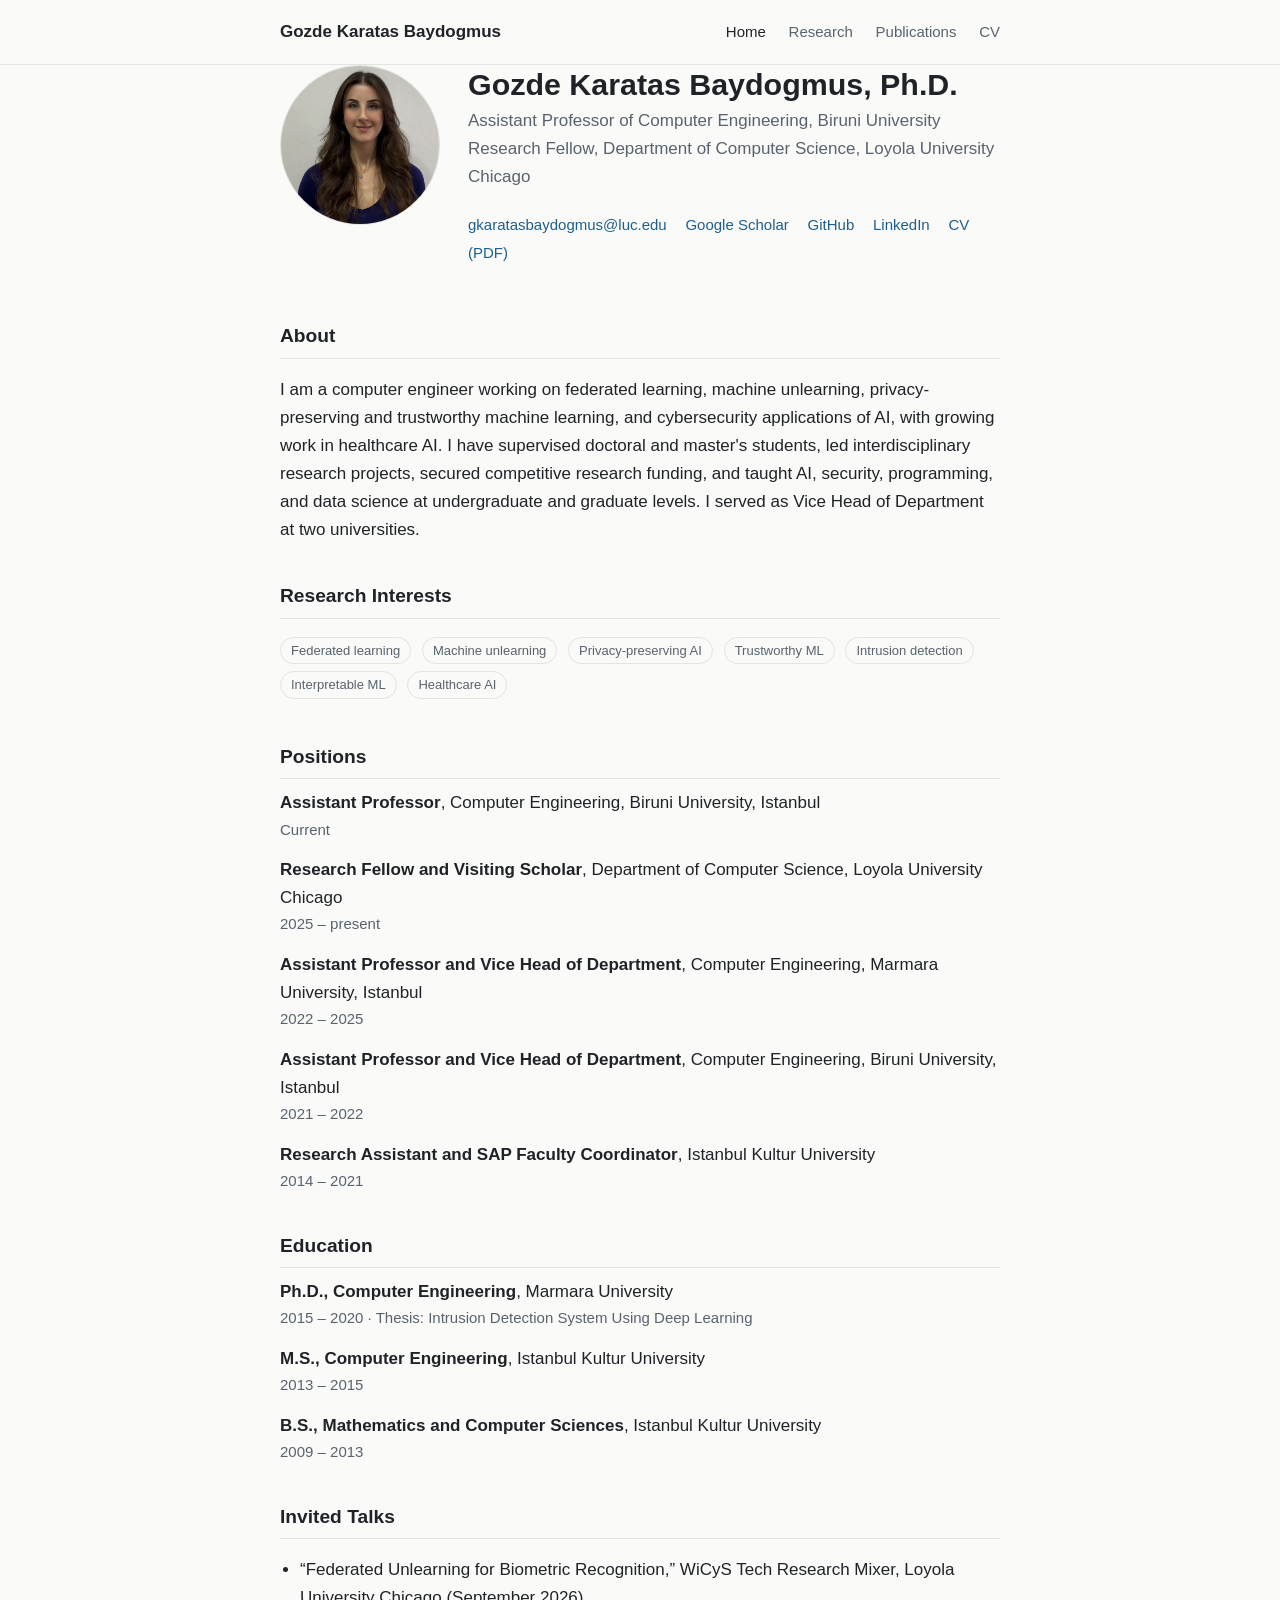
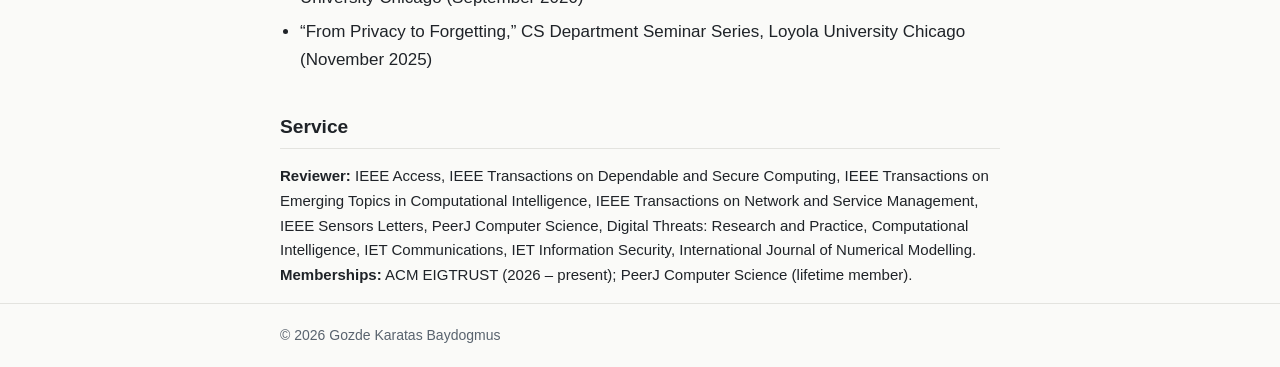
==== index.html @ c3bfcd95 "Add files via upload" ====
<!DOCTYPE html>
<html lang="en">
<head>
  <meta charset="utf-8">
  <meta name="viewport" content="width=device-width, initial-scale=1">
  <title>Gozde Karatas Baydogmus</title>
  <meta name="description" content="Assistant Professor and Research Fellow working on federated learning, machine unlearning, privacy-preserving AI, and cybersecurity applications of machine learning.">
  <link rel="stylesheet" href="style.css">
</head>
<body>
  <header class="site">
    <div class="wrap">
      <a class="brand" href="index.html">Gozde Karatas Baydogmus</a>
      <nav>
        <a class="active" href="index.html">Home</a>
        <a href="research.html">Research</a>
        <a href="publications.html">Publications</a>
        <a href="cv.pdf">CV</a>
      </nav>
    </div>
  </header>

  <main class="wrap">
    <div class="intro">
      <img src="photo.jpg" alt="Portrait of Gozde Karatas Baydogmus">
      <div>
        <h1>Gozde Karatas Baydogmus, Ph.D.</h1>
        <p class="tagline">Assistant Professor of Computer Engineering, Biruni University<br>
          Research Fellow, Department of Computer Science, Loyola University Chicago</p>
        <p class="links">
          <a href="mailto:gkaratasbaydogmus@luc.edu">gkaratasbaydogmus@luc.edu</a>
          <a href="https://scholar.google.com/citations?hl=en&amp;user=hC1RXHAAAAAJ&amp;view_op=list_works">Google Scholar</a>
          <a href="https://github.com/gzdkaratas">GitHub</a>
          <a href="https://www.linkedin.com/in/gozdekaratasbaydogmus/">LinkedIn</a>
          <a href="cv.pdf">CV (PDF)</a>
        </p>
      </div>
    </div>

    <h2>About</h2>
    <p>
      I am a computer engineer working on federated learning, machine unlearning,
      privacy-preserving and trustworthy machine learning, and cybersecurity applications
      of AI, with growing work in healthcare AI. I have supervised doctoral and master's
      students, led interdisciplinary research projects, secured competitive research
      funding, and taught AI, security, programming, and data science at undergraduate
      and graduate levels. I served as Vice Head of Department at two universities.
    </p>

    <h2>Research Interests</h2>
    <p>
      <span class="tag">Federated learning</span>
      <span class="tag">Machine unlearning</span>
      <span class="tag">Privacy-preserving AI</span>
      <span class="tag">Trustworthy ML</span>
      <span class="tag">Intrusion detection</span>
      <span class="tag">Interpretable ML</span>
      <span class="tag">Healthcare AI</span>
    </p>

    <h2>Positions</h2>
    <div class="entry">
      <strong>Assistant Professor</strong>, Computer Engineering, Biruni University, Istanbul
      <div class="when">Current</div>
    </div>
    <div class="entry">
      <strong>Research Fellow and Visiting Scholar</strong>, Department of Computer Science, Loyola University Chicago
      <div class="when">2025 &ndash; present</div>
    </div>
    <div class="entry">
      <strong>Assistant Professor and Vice Head of Department</strong>, Computer Engineering, Marmara University, Istanbul
      <div class="when">2022 &ndash; 2025</div>
    </div>
    <div class="entry">
      <strong>Assistant Professor and Vice Head of Department</strong>, Computer Engineering, Biruni University, Istanbul
      <div class="when">2021 &ndash; 2022</div>
    </div>
    <div class="entry">
      <strong>Research Assistant and SAP Faculty Coordinator</strong>, Istanbul Kultur University
      <div class="when">2014 &ndash; 2021</div>
    </div>

    <h2>Education</h2>
    <div class="entry">
      <strong>Ph.D., Computer Engineering</strong>, Marmara University
      <div class="when">2015 &ndash; 2020 &middot; Thesis: Intrusion Detection System Using Deep Learning</div>
    </div>
    <div class="entry">
      <strong>M.S., Computer Engineering</strong>, Istanbul Kultur University
      <div class="when">2013 &ndash; 2015</div>
    </div>
    <div class="entry">
      <strong>B.S., Mathematics and Computer Sciences</strong>, Istanbul Kultur University
      <div class="when">2009 &ndash; 2013</div>
    </div>

    <h2>Invited Talks</h2>
    <ul>
      <li>&ldquo;Federated Unlearning for Biometric Recognition,&rdquo; WiCyS Tech Research Mixer, Loyola University Chicago (September 2026)</li>
      <li>&ldquo;From Privacy to Forgetting,&rdquo; CS Department Seminar Series, Loyola University Chicago (November 2025)</li>
    </ul>

    <h2>Service</h2>
    <p class="small">
      <strong>Reviewer:</strong> IEEE Access, IEEE Transactions on Dependable and Secure Computing,
      IEEE Transactions on Emerging Topics in Computational Intelligence,
      IEEE Transactions on Network and Service Management, IEEE Sensors Letters,
      PeerJ Computer Science, Digital Threats: Research and Practice, Computational Intelligence,
      IET Communications, IET Information Security, International Journal of Numerical Modelling.<br>
      <strong>Memberships:</strong> ACM EIGTRUST (2026 &ndash; present); PeerJ Computer Science (lifetime member).
    </p>
  </main>

  <footer>
    <div class="wrap">&copy; 2026 Gozde Karatas Baydogmus</div>
  </footer>
</body>
</html>
---- style.css ----
:root {
  --bg: #fafaf8;
  --text: #1f2328;
  --muted: #59636e;
  --accent: #1f5f8b;
  --border: #e3e3df;
  --maxw: 760px;
}

@media (prefers-color-scheme: dark) {
  :root {
    --bg: #14171a;
    --text: #e6e8ea;
    --muted: #9aa4ad;
    --accent: #6fb3e0;
    --border: #2a2f34;
  }
}

* { box-sizing: border-box; }

body {
  margin: 0;
  background: var(--bg);
  color: var(--text);
  font-family: -apple-system, BlinkMacSystemFont, "Segoe UI", Roboto, Helvetica, Arial, sans-serif;
  line-height: 1.65;
  font-size: 17px;
}

a { color: var(--accent); text-decoration: none; }
a:hover { text-decoration: underline; }

.wrap { max-width: var(--maxw); margin: 0 auto; padding: 0 20px; }

header.site {
  border-bottom: 1px solid var(--border);
  padding: 18px 0;
}

header.site .wrap {
  display: flex;
  justify-content: space-between;
  align-items: baseline;
  flex-wrap: wrap;
  gap: 10px;
}

.brand { font-weight: 600; color: var(--text); }

nav a { margin-left: 18px; color: var(--muted); font-size: 15px; }
nav a.active, nav a:hover { color: var(--text); text-decoration: none; }

main { padding: 40px 0 60px; }

h1 { font-size: 1.9rem; margin: 0 0 4px; line-height: 1.25; }
h2 { font-size: 1.2rem; margin: 36px 0 10px; padding-bottom: 6px; border-bottom: 1px solid var(--border); }
h3 { font-size: 1.02rem; margin: 18px 0 4px; }

.tagline { color: var(--muted); margin: 0 0 20px; }

.intro { display: flex; gap: 28px; align-items: flex-start; }
.intro img {
  width: 160px; height: 160px; object-fit: cover;
  border-radius: 50%; border: 1px solid var(--border);
  flex-shrink: 0;
}

.links a { margin-right: 14px; font-size: 15px; }

ul { padding-left: 20px; }
li { margin-bottom: 6px; }

.muted { color: var(--muted); }

.tag {
  display: inline-block; font-size: 13px; color: var(--muted);
  border: 1px solid var(--border); border-radius: 999px;
  padding: 2px 10px; margin: 0 6px 6px 0;
}

.pub { margin-bottom: 16px; }
.pub .meta { color: var(--muted); font-size: 15px; }

footer { border-top: 1px solid var(--border); padding: 20px 0; color: var(--muted); font-size: 14px; }

@media (max-width: 600px) {
  .intro { flex-direction: column; }
  nav a { margin-left: 0; margin-right: 14px; }
}

.pubs { list-style: none; padding-left: 0; }
.pubs li { margin-bottom: 12px; font-size: 15.5px; }
.entry { margin-bottom: 14px; }
.entry .when { color: var(--muted); font-size: 15px; }
.small { font-size: 15px; }
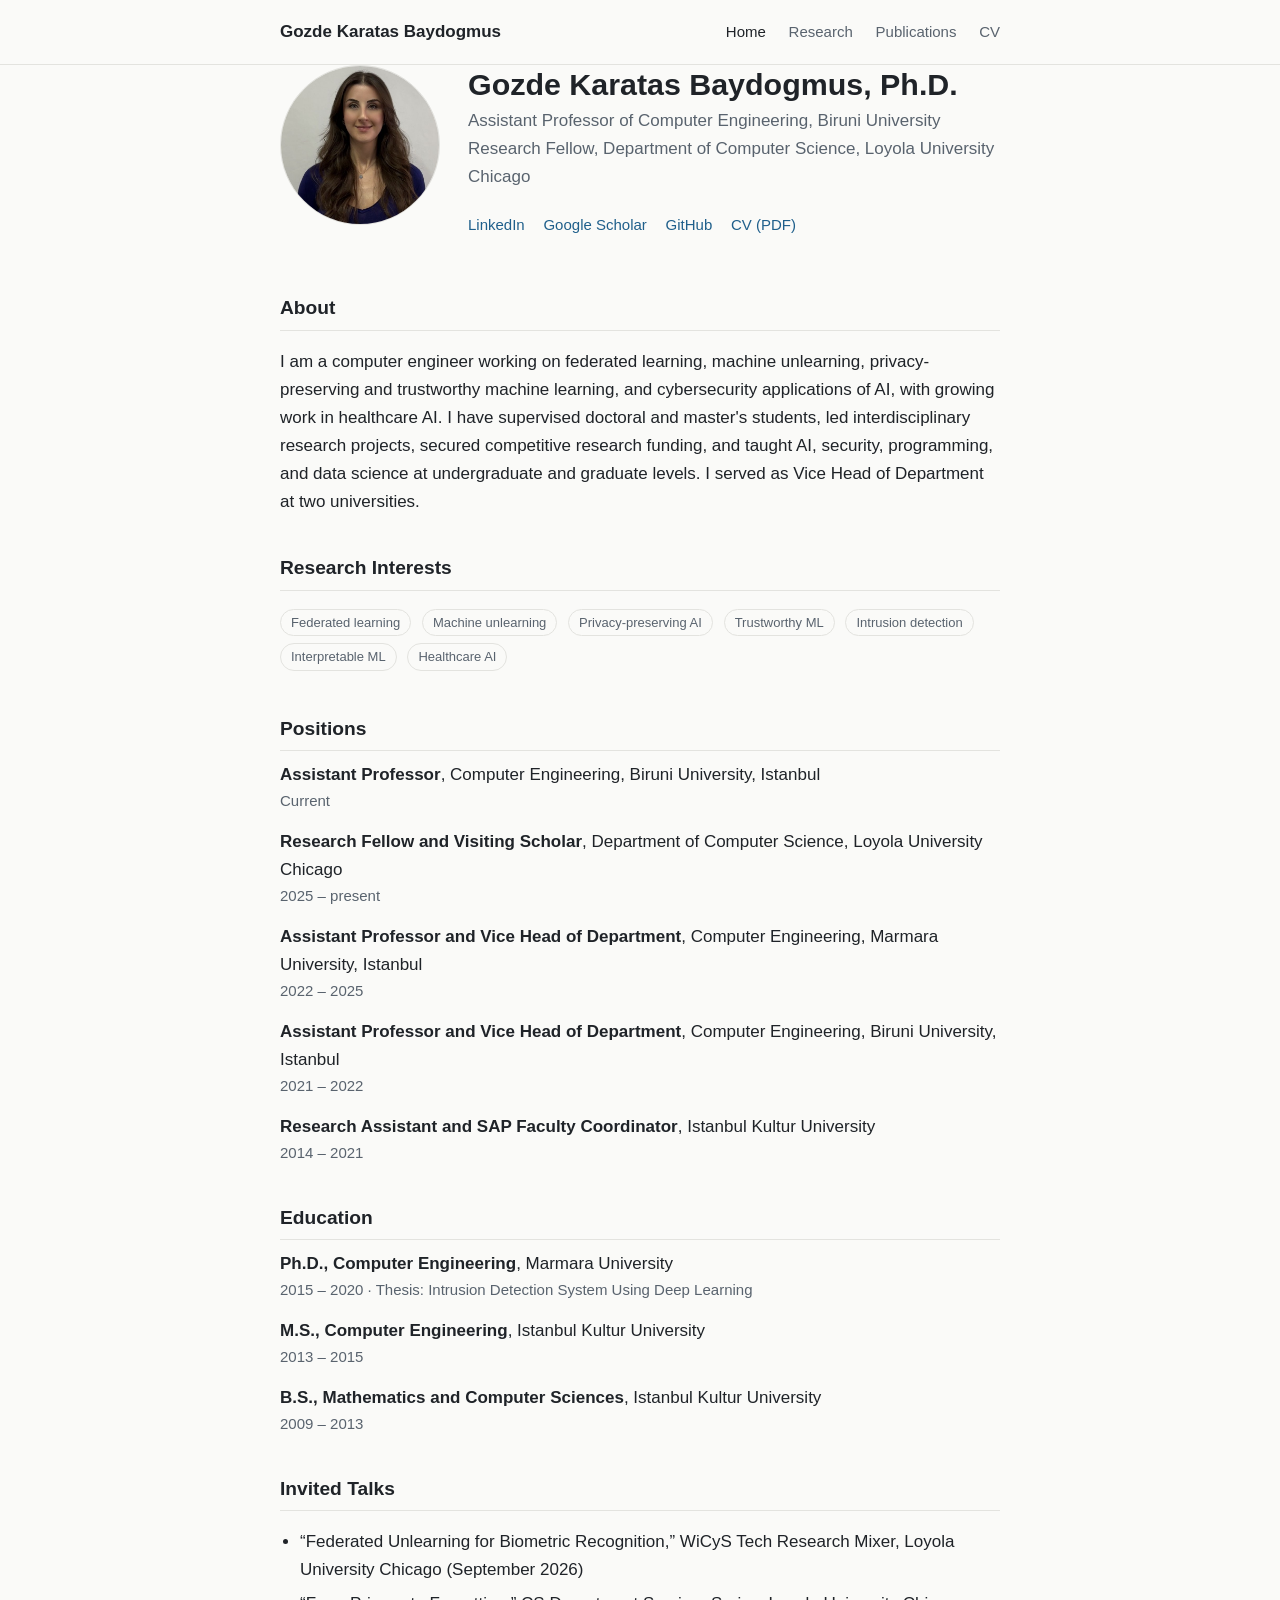
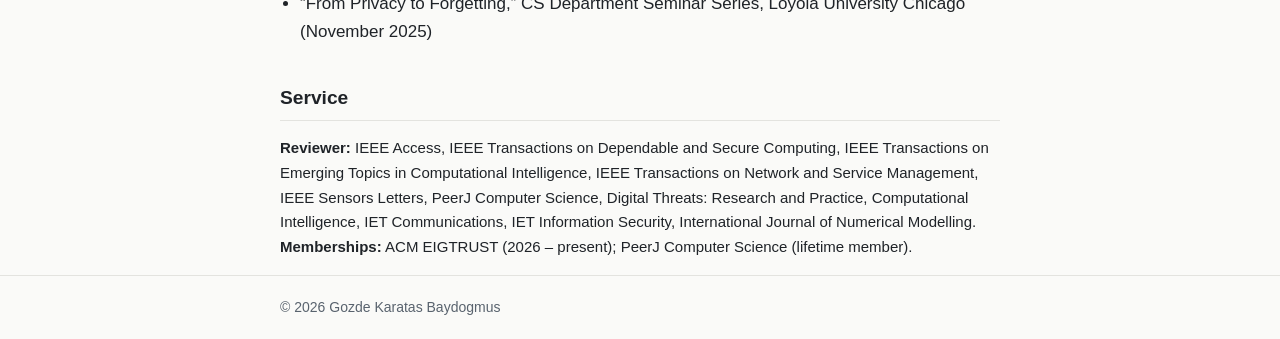
==== commit 0882b64c: "Update index.html" ====
--- a/index.html
+++ b/index.html
@@ -28,10 +28,9 @@
         <p class="tagline">Assistant Professor of Computer Engineering, Biruni University<br>
           Research Fellow, Department of Computer Science, Loyola University Chicago</p>
         <p class="links">
-          <a href="mailto:gkaratasbaydogmus@luc.edu">gkaratasbaydogmus@luc.edu</a>
+          <a href="https://www.linkedin.com/in/gozdekaratasbaydogmus/">LinkedIn</a>
           <a href="https://scholar.google.com/citations?hl=en&amp;user=hC1RXHAAAAAJ&amp;view_op=list_works">Google Scholar</a>
           <a href="https://github.com/gzdkaratas">GitHub</a>
-          <a href="https://www.linkedin.com/in/gozdekaratasbaydogmus/">LinkedIn</a>
           <a href="cv.pdf">CV (PDF)</a>
         </p>
       </div>
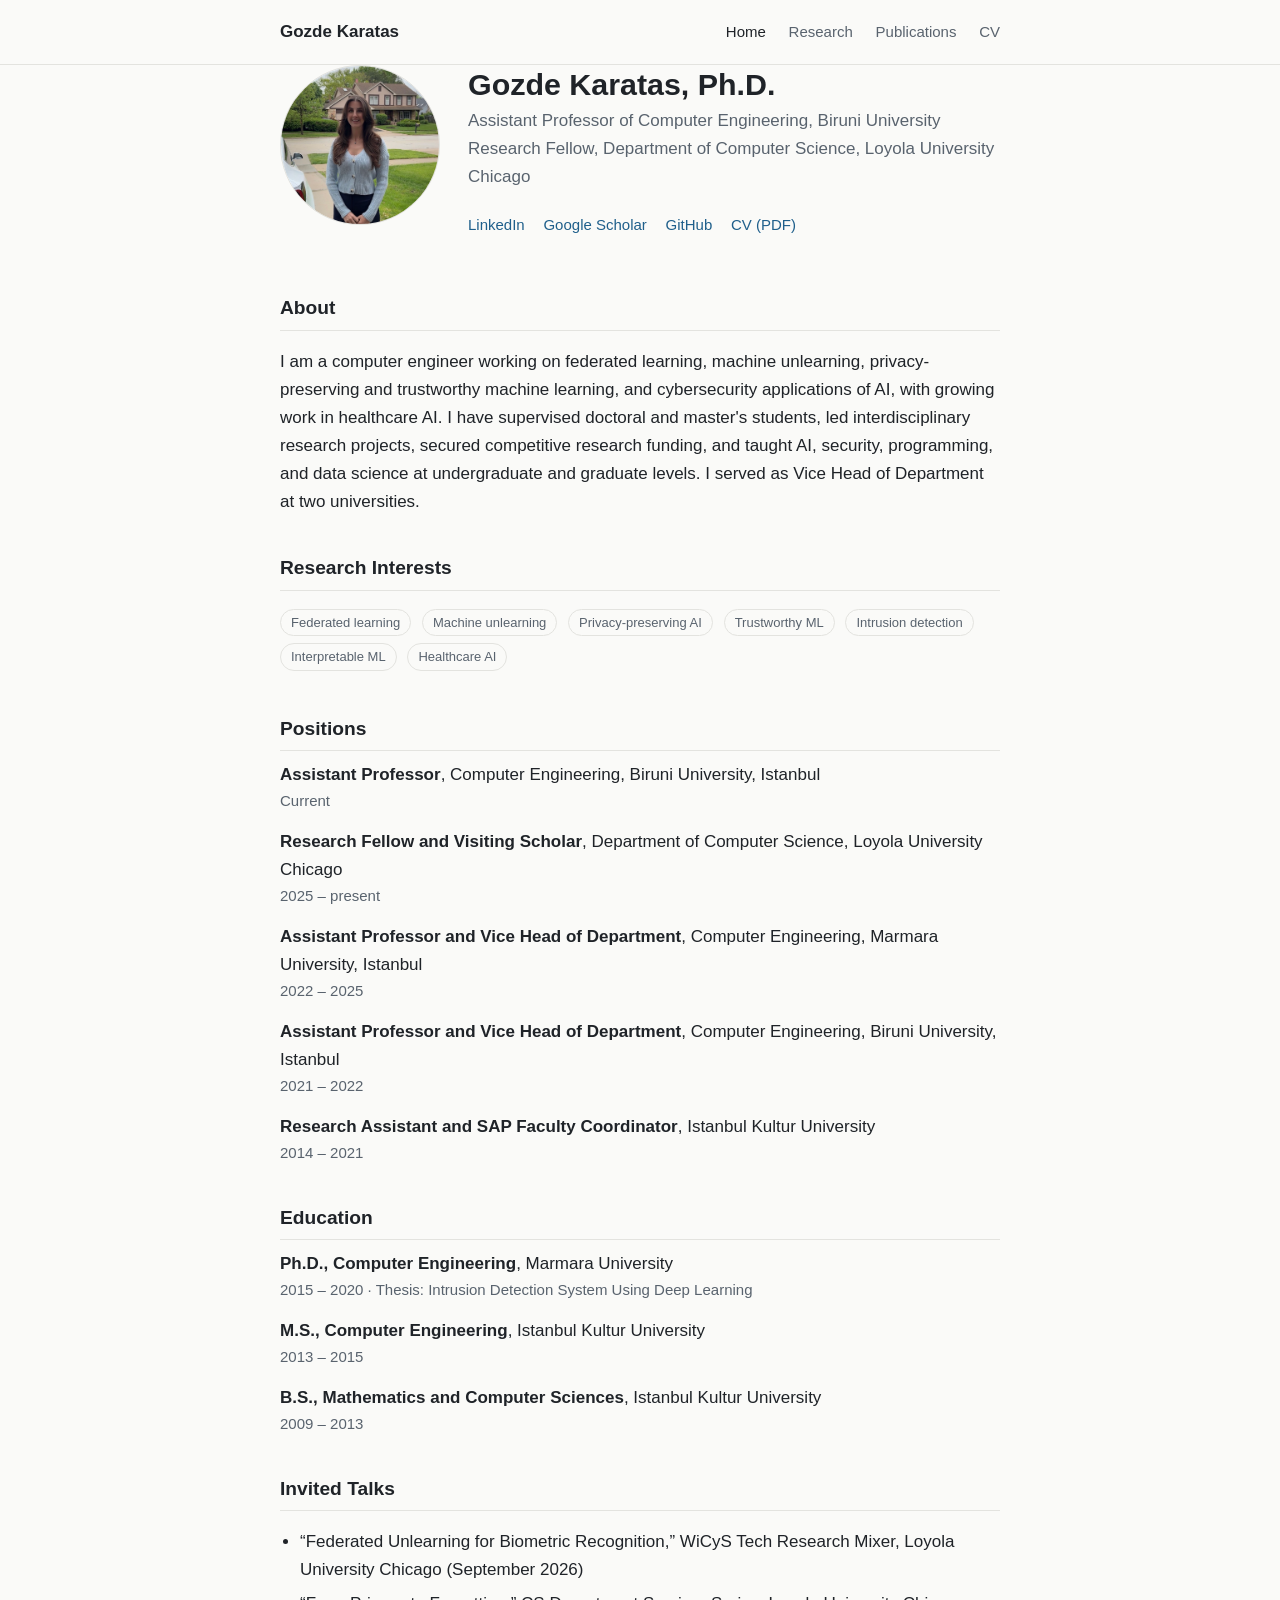
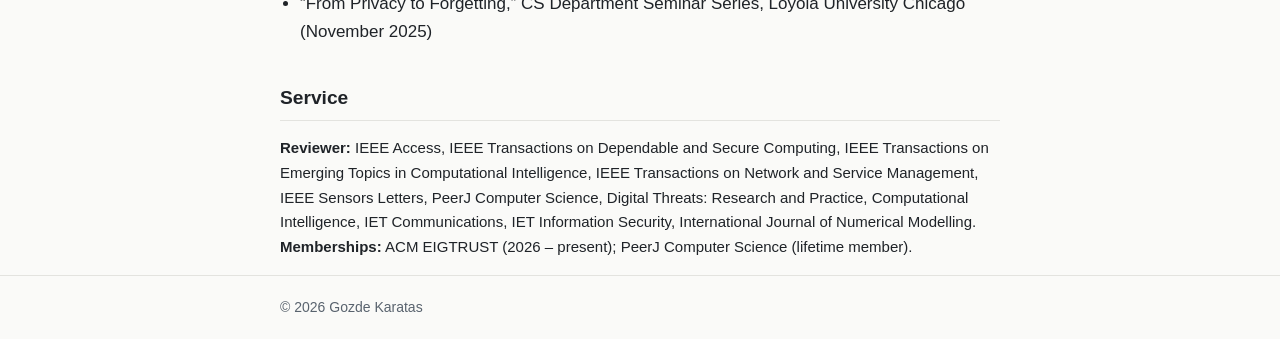
==== commit 2ff3820d: "Update index.html" ====
--- a/index.html
+++ b/index.html
@@ -3,14 +3,14 @@
 <head>
   <meta charset="utf-8">
   <meta name="viewport" content="width=device-width, initial-scale=1">
-  <title>Gozde Karatas Baydogmus</title>
+  <title>Gozde Karatas</title>
   <meta name="description" content="Assistant Professor and Research Fellow working on federated learning, machine unlearning, privacy-preserving AI, and cybersecurity applications of machine learning.">
   <link rel="stylesheet" href="style.css">
 </head>
 <body>
   <header class="site">
     <div class="wrap">
-      <a class="brand" href="index.html">Gozde Karatas Baydogmus</a>
+      <a class="brand" href="index.html">Gozde Karatas</a>
       <nav>
         <a class="active" href="index.html">Home</a>
         <a href="research.html">Research</a>
@@ -22,9 +22,9 @@
 
   <main class="wrap">
     <div class="intro">
-      <img src="photo.jpg" alt="Portrait of Gozde Karatas Baydogmus">
+      <img src="photo.jpg" alt="Portrait of Gozde Karatas">
       <div>
-        <h1>Gozde Karatas Baydogmus, Ph.D.</h1>
+        <h1>Gozde Karatas, Ph.D.</h1>
         <p class="tagline">Assistant Professor of Computer Engineering, Biruni University<br>
           Research Fellow, Department of Computer Science, Loyola University Chicago</p>
         <p class="links">
@@ -111,7 +111,7 @@
   </main>
 
   <footer>
-    <div class="wrap">&copy; 2026 Gozde Karatas Baydogmus</div>
+    <div class="wrap">&copy; 2026 Gozde Karatas</div>
   </footer>
 </body>
 </html>
